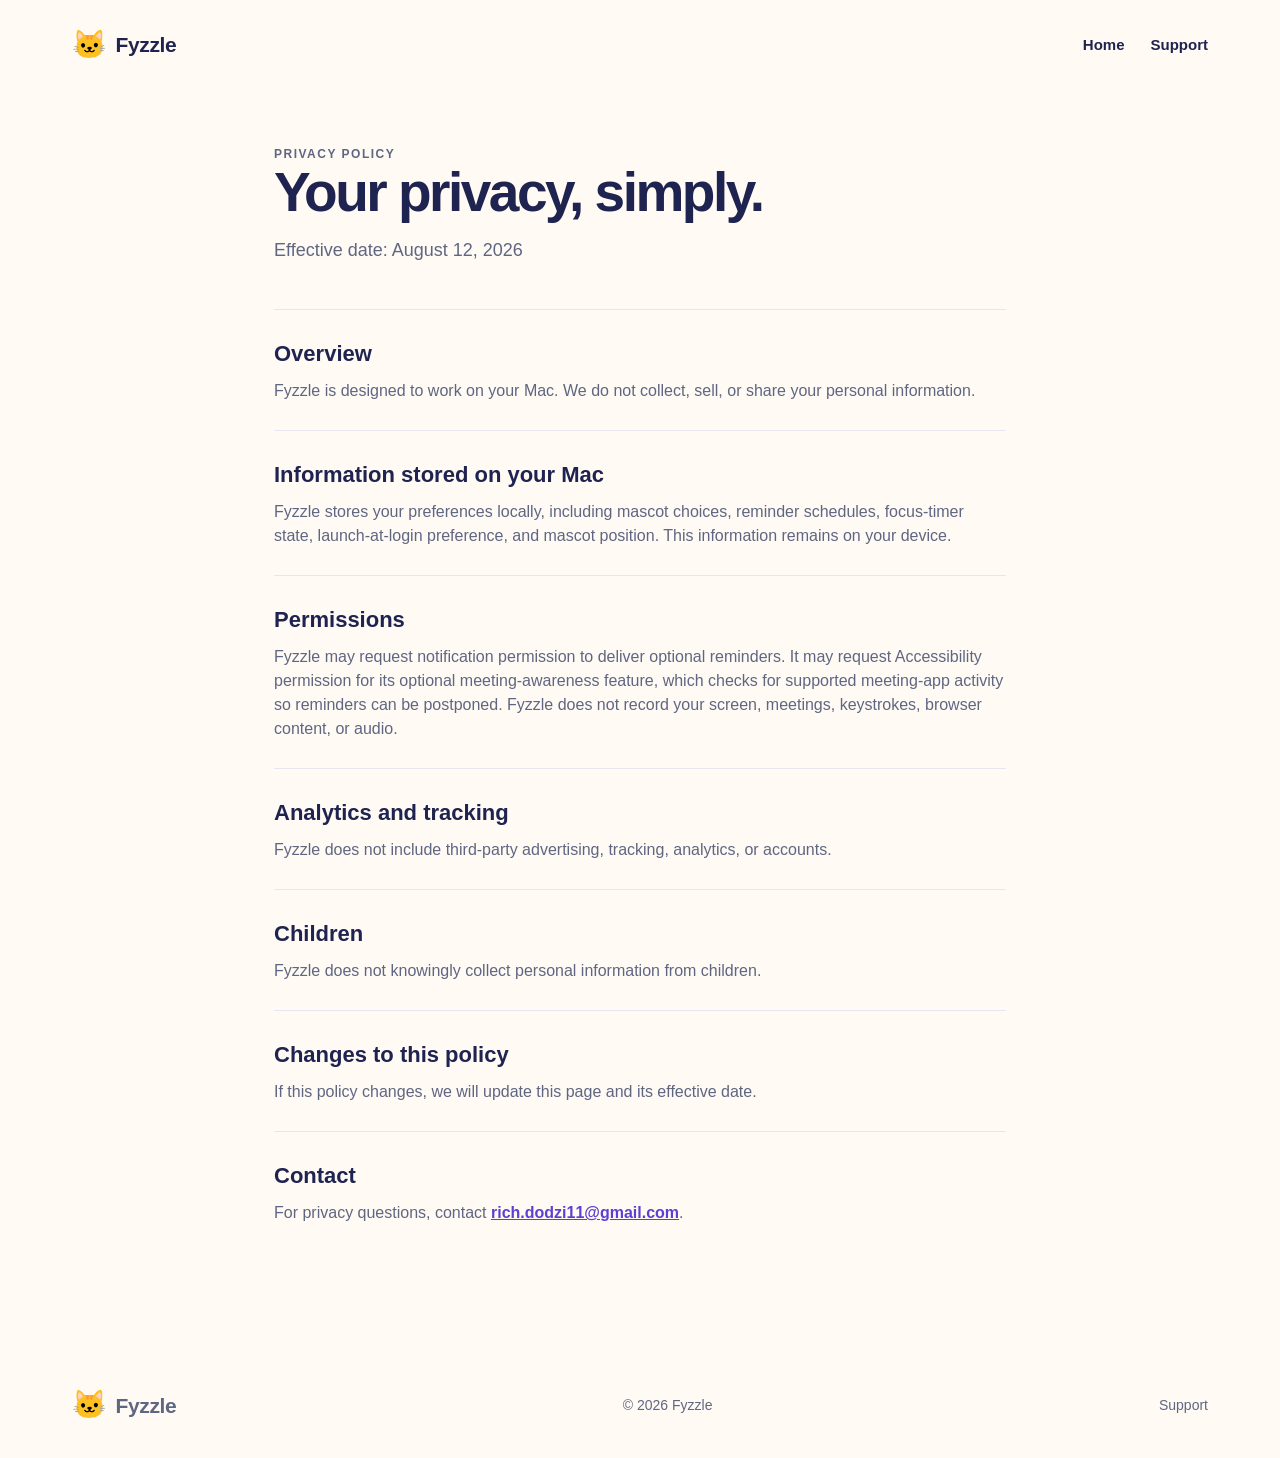
==== privacy/index.html @ 14cbb525 "Initial commit" ====
<!doctype html><html lang="en"><head><meta charset="utf-8"><meta name="viewport" content="width=device-width,initial-scale=1"><title>Fyzzle Privacy Policy</title><link rel="stylesheet" href="../styles.css"></head><body><header class="site-header"><a class="brand" href="../"><span class="brand-mark">🐱</span> Fyzzle</a><nav><a href="../">Home</a><a href="../support/">Support</a></nav></header><main class="legal"><p class="eyebrow">PRIVACY POLICY</p><h1>Your privacy, simply.</h1><p class="lead">Effective date: August 12, 2026</p><section><h2>Overview</h2><p>Fyzzle is designed to work on your Mac. We do not collect, sell, or share your personal information.</p></section><section><h2>Information stored on your Mac</h2><p>Fyzzle stores your preferences locally, including mascot choices, reminder schedules, focus-timer state, launch-at-login preference, and mascot position. This information remains on your device.</p></section><section><h2>Permissions</h2><p>Fyzzle may request notification permission to deliver optional reminders. It may request Accessibility permission for its optional meeting-awareness feature, which checks for supported meeting-app activity so reminders can be postponed. Fyzzle does not record your screen, meetings, keystrokes, browser content, or audio.</p></section><section><h2>Analytics and tracking</h2><p>Fyzzle does not include third-party advertising, tracking, analytics, or accounts.</p></section><section><h2>Children</h2><p>Fyzzle does not knowingly collect personal information from children.</p></section><section><h2>Changes to this policy</h2><p>If this policy changes, we will update this page and its effective date.</p></section><section><h2>Contact</h2><p>For privacy questions, contact <a class="text-link" href="mailto:rich.dodzi11@gmail.com">rich.dodzi11@gmail.com</a>.</p></section></main><footer><a class="brand" href="../"><span class="brand-mark">🐱</span> Fyzzle</a><span>© 2026 Fyzzle</span><span><a href="../support/">Support</a></span></footer></body></html>
---- styles.css ----
:root { --ink:#1e2350; --muted:#5f6682; --cream:#fffaf4; --orange:#ff8b2c; --purple:#5d3fd3; --blue:#2149c9; --line:#e8e5f2; }
* { box-sizing:border-box; } html { scroll-behavior:smooth; } body { margin:0; background:var(--cream); color:var(--ink); font-family:-apple-system,BlinkMacSystemFont,"Segoe UI",sans-serif; line-height:1.5; } a { color:inherit; text-decoration:none; }
.site-header { max-width:1200px; padding:24px 32px; margin:auto; display:flex; align-items:center; justify-content:space-between; }.brand { font-size:21px; font-weight:800; display:inline-flex; gap:9px; align-items:center; letter-spacing:-.4px; }.brand-mark { font-size:28px; }.site-header nav { display:flex; gap:26px; font-weight:650; font-size:15px; }.site-header nav a:hover,footer a:hover { color:var(--purple); }
.hero { overflow:hidden; position:relative; max-width:1200px; min-height:580px; margin:10px auto 100px; border-radius:32px; padding:90px 72px; color:white; background:radial-gradient(circle at 77% 30%,#94a4ff55 0 12%,transparent 29%),linear-gradient(135deg,#6b40dc,#1d48c9); }.hero:after { content:""; position:absolute; width:580px; height:580px; right:-110px; bottom:-170px; border:1px solid #ffffff33; border-radius:50%; }.hero-copy { position:relative; z-index:2; max-width:580px; }.eyebrow { letter-spacing:1.5px; font-size:12px; font-weight:800; margin:0 0 15px; }.hero h1,.intro h2,.showcase h2,.cta h2 { font-size:58px; line-height:1.04; letter-spacing:-2.8px; margin:0; }.lede { font-size:20px; line-height:1.55; max-width:510px; opacity:.9; margin:23px 0 30px; }.button { display:inline-flex; gap:16px; align-items:center; border-radius:999px; padding:14px 22px; background:var(--orange); color:#2e1603; font-weight:800; transition:transform .2s; }.button:hover { transform:translateY(-2px); }.fine-print { font-size:13px; opacity:.72; margin-top:12px; }
.hero-art { position:absolute; z-index:1; right:94px; bottom:10px; width:365px; height:440px; }.bubble { position:absolute; z-index:3; right:9px; top:52px; width:228px; padding:15px 17px; border-radius:20px 20px 4px 20px; font-size:15px; font-weight:700; color:var(--ink); background:white; box-shadow:0 17px 30px #23126033; }.cat { position:absolute; right:42px; bottom:36px; width:215px; height:250px; border-radius:48% 48% 42% 42%; background:linear-gradient(145deg,#ffb54d,#ff7925 75%); box-shadow:inset -12px -15px #db57231f,0 24px 36px #1d1b7629; }.ear { position:absolute; top:-52px; width:93px; height:118px; background:#ff9634; clip-path:polygon(50% 0,100% 100%,0 100%); }.ear.left { left:0; transform:rotate(-15deg); }.ear.right { right:0; transform:rotate(15deg); }.eye { position:absolute; top:87px; width:19px; height:40px; background:#26304c; border-radius:50%; }.eye.left { left:66px; }.eye.right { right:66px; }.muzzle { position:absolute; bottom:57px; left:75px; width:65px; height:42px; background:#fff1e5; border-radius:50%; }.mouth { position:absolute; bottom:70px; left:100px; width:17px; height:11px; border-radius:0 0 20px 20px; border-bottom:3px solid #d75852; }.body { position:absolute; z-index:-1; width:152px; height:130px; bottom:-70px; left:32px; border-radius:45% 45% 42% 42%; background:linear-gradient(#ff9d3a,#f06c29); }.tail { position:absolute; z-index:-2; width:105px; height:37px; bottom:-41px; left:-53px; border-radius:100% 0 0 100%; border:20px solid #f47c28; border-right:0; transform:rotate(-28deg); }.star { position:absolute; color:#ffeaa3; font-size:31px; }.star.one { top:40px; left:5px; }.star.two { top:185px; right:4px; font-size:19px; }
.intro { max-width:710px; margin:0 auto 55px; padding:0 24px; text-align:center; }.intro h2,.showcase h2,.cta h2 { font-size:43px; color:var(--ink); }.intro>p:last-child { color:var(--muted); font-size:18px; }.feature-grid { max-width:1100px; margin:0 auto 130px; padding:0 24px; display:grid; grid-template-columns:repeat(3,1fr); gap:20px; }.feature-grid article { background:white; padding:32px; border:1px solid var(--line); border-radius:24px; }.feature-icon { width:44px; height:44px; display:grid; place-items:center; border-radius:14px; color:var(--purple); background:#f1edff; font-size:25px; }.feature-grid h3 { font-size:20px; margin:24px 0 8px; }.feature-grid p,.showcase p { color:var(--muted); margin:0; }
.showcase { max-width:1200px; margin:0 auto 96px; padding:0 32px; display:grid; grid-template-columns:.8fr 1.2fr; align-items:center; gap:70px; }.showcase.alternate { grid-template-columns:1.2fr .8fr; }.showcase img { width:100%; border-radius:24px; box-shadow:0 30px 60px #2d2a5630; border:1px solid #dad9ec; }.showcase-copy .eyebrow,.intro .eyebrow,.cta .eyebrow { color:var(--purple); }.showcase-copy p:last-child { font-size:18px; margin-top:18px; }.cta { text-align:center; padding:100px 24px; background:#ebe6ff; }.cta h2 { margin-bottom:28px; }.button.disabled { background:#b7afdc; color:#514a75; cursor:default; }.button.disabled:hover { transform:none; }
footer { max-width:1200px; margin:auto; padding:32px; display:flex; align-items:center; justify-content:space-between; color:var(--muted); font-size:14px; }.legal { max-width:780px; margin:55px auto 100px; padding:0 24px; }.legal h1 { margin:0; font-size:55px; letter-spacing:-2.5px; line-height:1.06; }.legal .lead { color:var(--muted); font-size:18px; margin:16px 0 45px; }.legal section { border-top:1px solid var(--line); padding:27px 0; }.legal h2 { font-size:22px; margin:0 0 9px; }.legal p { color:var(--muted); margin:0; }.legal .text-link { color:var(--purple); font-weight:700; text-decoration:underline; }
@media (max-width:800px) { .site-header { padding:20px; }.site-header nav { gap:14px; font-size:14px; }.hero { margin:0 16px 70px; padding:60px 29px 360px; min-height:700px; }.hero h1 { font-size:46px; }.hero-art { right:50%; transform:translateX(50%); bottom:8px; }.feature-grid,.showcase,.showcase.alternate { grid-template-columns:1fr; }.showcase,.showcase.alternate { gap:30px; margin-bottom:70px; }.showcase.alternate img { order:2; }.showcase { padding:0 24px; }.intro h2,.showcase h2,.cta h2 { font-size:36px; } footer { flex-direction:column; gap:15px; text-align:center; } }
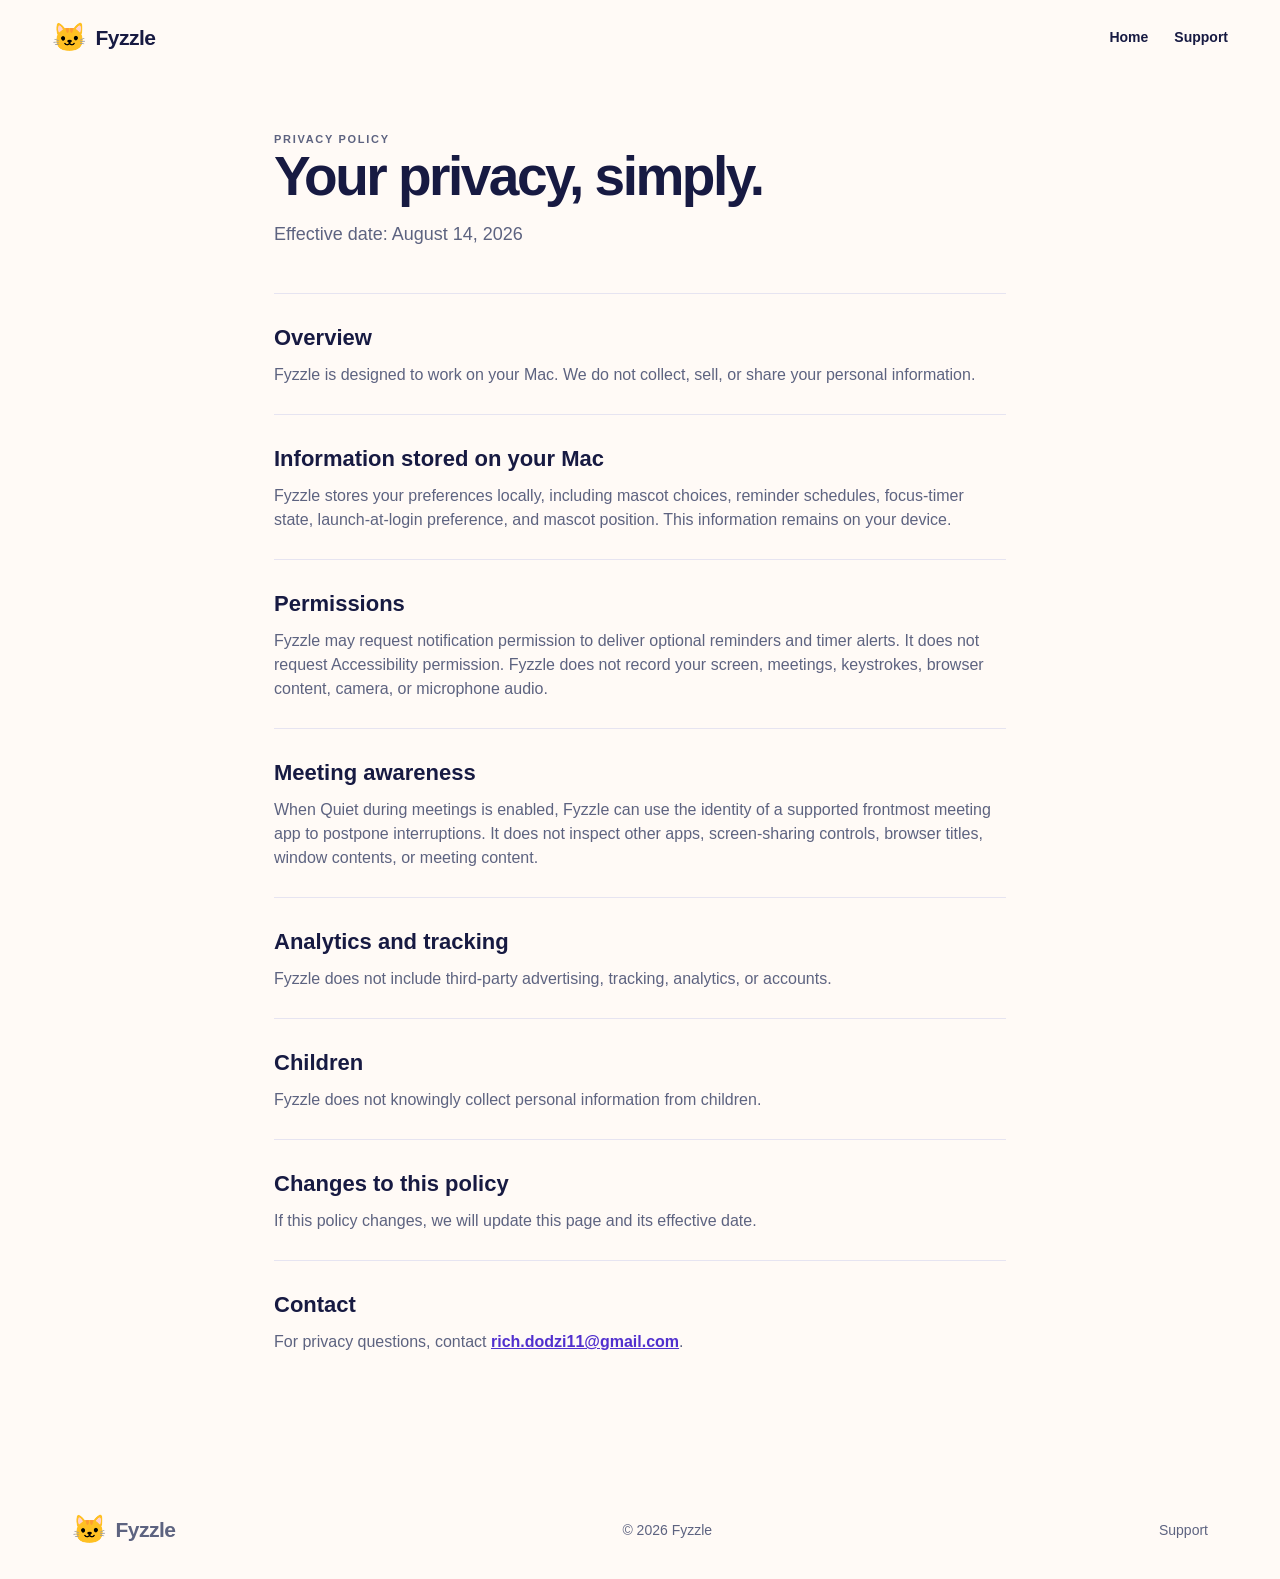
==== commit 6d17d0c4: "Updates website" ====
--- a/privacy/index.html
+++ b/privacy/index.html
@@ -1 +1 @@
-<!doctype html><html lang="en"><head><meta charset="utf-8"><meta name="viewport" content="width=device-width,initial-scale=1"><title>Fyzzle Privacy Policy</title><link rel="stylesheet" href="../styles.css"></head><body><header class="site-header"><a class="brand" href="../"><span class="brand-mark">🐱</span> Fyzzle</a><nav><a href="../">Home</a><a href="../support/">Support</a></nav></header><main class="legal"><p class="eyebrow">PRIVACY POLICY</p><h1>Your privacy, simply.</h1><p class="lead">Effective date: August 12, 2026</p><section><h2>Overview</h2><p>Fyzzle is designed to work on your Mac. We do not collect, sell, or share your personal information.</p></section><section><h2>Information stored on your Mac</h2><p>Fyzzle stores your preferences locally, including mascot choices, reminder schedules, focus-timer state, launch-at-login preference, and mascot position. This information remains on your device.</p></section><section><h2>Permissions</h2><p>Fyzzle may request notification permission to deliver optional reminders. It may request Accessibility permission for its optional meeting-awareness feature, which checks for supported meeting-app activity so reminders can be postponed. Fyzzle does not record your screen, meetings, keystrokes, browser content, or audio.</p></section><section><h2>Analytics and tracking</h2><p>Fyzzle does not include third-party advertising, tracking, analytics, or accounts.</p></section><section><h2>Children</h2><p>Fyzzle does not knowingly collect personal information from children.</p></section><section><h2>Changes to this policy</h2><p>If this policy changes, we will update this page and its effective date.</p></section><section><h2>Contact</h2><p>For privacy questions, contact <a class="text-link" href="mailto:rich.dodzi11@gmail.com">rich.dodzi11@gmail.com</a>.</p></section></main><footer><a class="brand" href="../"><span class="brand-mark">🐱</span> Fyzzle</a><span>© 2026 Fyzzle</span><span><a href="../support/">Support</a></span></footer></body></html>
+<!doctype html><html lang="en"><head><meta charset="utf-8"><meta name="viewport" content="width=device-width,initial-scale=1"><meta name="description" content="Fyzzle Privacy Policy"><title>Fyzzle Privacy Policy</title><link rel="stylesheet" href="../styles.css"></head><body><header class="site-header"><a class="brand" href="../"><span class="brand-mark">🐱</span> Fyzzle</a><nav><a href="../">Home</a><a href="../support/">Support</a></nav></header><main class="legal"><p class="eyebrow">PRIVACY POLICY</p><h1>Your privacy, simply.</h1><p class="lead">Effective date: August 14, 2026</p><section><h2>Overview</h2><p>Fyzzle is designed to work on your Mac. We do not collect, sell, or share your personal information.</p></section><section><h2>Information stored on your Mac</h2><p>Fyzzle stores your preferences locally, including mascot choices, reminder schedules, focus-timer state, launch-at-login preference, and mascot position. This information remains on your device.</p></section><section><h2>Permissions</h2><p>Fyzzle may request notification permission to deliver optional reminders and timer alerts. It does not request Accessibility permission. Fyzzle does not record your screen, meetings, keystrokes, browser content, camera, or microphone audio.</p></section><section><h2>Meeting awareness</h2><p>When Quiet during meetings is enabled, Fyzzle can use the identity of a supported frontmost meeting app to postpone interruptions. It does not inspect other apps, screen-sharing controls, browser titles, window contents, or meeting content.</p></section><section><h2>Analytics and tracking</h2><p>Fyzzle does not include third-party advertising, tracking, analytics, or accounts.</p></section><section><h2>Children</h2><p>Fyzzle does not knowingly collect personal information from children.</p></section><section><h2>Changes to this policy</h2><p>If this policy changes, we will update this page and its effective date.</p></section><section><h2>Contact</h2><p>For privacy questions, contact <a class="text-link" href="mailto:rich.dodzi11@gmail.com">rich.dodzi11@gmail.com</a>.</p></section></main><footer><a class="brand" href="../"><span class="brand-mark">🐱</span> Fyzzle</a><span>© 2026 Fyzzle</span><span><a href="../support/">Support</a></span></footer></body></html>
--- a/styles.css
+++ b/styles.css
@@ -1,9 +1 @@
-:root { --ink:#1e2350; --muted:#5f6682; --cream:#fffaf4; --orange:#ff8b2c; --purple:#5d3fd3; --blue:#2149c9; --line:#e8e5f2; }
-* { box-sizing:border-box; } html { scroll-behavior:smooth; } body { margin:0; background:var(--cream); color:var(--ink); font-family:-apple-system,BlinkMacSystemFont,"Segoe UI",sans-serif; line-height:1.5; } a { color:inherit; text-decoration:none; }
-.site-header { max-width:1200px; padding:24px 32px; margin:auto; display:flex; align-items:center; justify-content:space-between; }.brand { font-size:21px; font-weight:800; display:inline-flex; gap:9px; align-items:center; letter-spacing:-.4px; }.brand-mark { font-size:28px; }.site-header nav { display:flex; gap:26px; font-weight:650; font-size:15px; }.site-header nav a:hover,footer a:hover { color:var(--purple); }
-.hero { overflow:hidden; position:relative; max-width:1200px; min-height:580px; margin:10px auto 100px; border-radius:32px; padding:90px 72px; color:white; background:radial-gradient(circle at 77% 30%,#94a4ff55 0 12%,transparent 29%),linear-gradient(135deg,#6b40dc,#1d48c9); }.hero:after { content:""; position:absolute; width:580px; height:580px; right:-110px; bottom:-170px; border:1px solid #ffffff33; border-radius:50%; }.hero-copy { position:relative; z-index:2; max-width:580px; }.eyebrow { letter-spacing:1.5px; font-size:12px; font-weight:800; margin:0 0 15px; }.hero h1,.intro h2,.showcase h2,.cta h2 { font-size:58px; line-height:1.04; letter-spacing:-2.8px; margin:0; }.lede { font-size:20px; line-height:1.55; max-width:510px; opacity:.9; margin:23px 0 30px; }.button { display:inline-flex; gap:16px; align-items:center; border-radius:999px; padding:14px 22px; background:var(--orange); color:#2e1603; font-weight:800; transition:transform .2s; }.button:hover { transform:translateY(-2px); }.fine-print { font-size:13px; opacity:.72; margin-top:12px; }
-.hero-art { position:absolute; z-index:1; right:94px; bottom:10px; width:365px; height:440px; }.bubble { position:absolute; z-index:3; right:9px; top:52px; width:228px; padding:15px 17px; border-radius:20px 20px 4px 20px; font-size:15px; font-weight:700; color:var(--ink); background:white; box-shadow:0 17px 30px #23126033; }.cat { position:absolute; right:42px; bottom:36px; width:215px; height:250px; border-radius:48% 48% 42% 42%; background:linear-gradient(145deg,#ffb54d,#ff7925 75%); box-shadow:inset -12px -15px #db57231f,0 24px 36px #1d1b7629; }.ear { position:absolute; top:-52px; width:93px; height:118px; background:#ff9634; clip-path:polygon(50% 0,100% 100%,0 100%); }.ear.left { left:0; transform:rotate(-15deg); }.ear.right { right:0; transform:rotate(15deg); }.eye { position:absolute; top:87px; width:19px; height:40px; background:#26304c; border-radius:50%; }.eye.left { left:66px; }.eye.right { right:66px; }.muzzle { position:absolute; bottom:57px; left:75px; width:65px; height:42px; background:#fff1e5; border-radius:50%; }.mouth { position:absolute; bottom:70px; left:100px; width:17px; height:11px; border-radius:0 0 20px 20px; border-bottom:3px solid #d75852; }.body { position:absolute; z-index:-1; width:152px; height:130px; bottom:-70px; left:32px; border-radius:45% 45% 42% 42%; background:linear-gradient(#ff9d3a,#f06c29); }.tail { position:absolute; z-index:-2; width:105px; height:37px; bottom:-41px; left:-53px; border-radius:100% 0 0 100%; border:20px solid #f47c28; border-right:0; transform:rotate(-28deg); }.star { position:absolute; color:#ffeaa3; font-size:31px; }.star.one { top:40px; left:5px; }.star.two { top:185px; right:4px; font-size:19px; }
-.intro { max-width:710px; margin:0 auto 55px; padding:0 24px; text-align:center; }.intro h2,.showcase h2,.cta h2 { font-size:43px; color:var(--ink); }.intro>p:last-child { color:var(--muted); font-size:18px; }.feature-grid { max-width:1100px; margin:0 auto 130px; padding:0 24px; display:grid; grid-template-columns:repeat(3,1fr); gap:20px; }.feature-grid article { background:white; padding:32px; border:1px solid var(--line); border-radius:24px; }.feature-icon { width:44px; height:44px; display:grid; place-items:center; border-radius:14px; color:var(--purple); background:#f1edff; font-size:25px; }.feature-grid h3 { font-size:20px; margin:24px 0 8px; }.feature-grid p,.showcase p { color:var(--muted); margin:0; }
-.showcase { max-width:1200px; margin:0 auto 96px; padding:0 32px; display:grid; grid-template-columns:.8fr 1.2fr; align-items:center; gap:70px; }.showcase.alternate { grid-template-columns:1.2fr .8fr; }.showcase img { width:100%; border-radius:24px; box-shadow:0 30px 60px #2d2a5630; border:1px solid #dad9ec; }.showcase-copy .eyebrow,.intro .eyebrow,.cta .eyebrow { color:var(--purple); }.showcase-copy p:last-child { font-size:18px; margin-top:18px; }.cta { text-align:center; padding:100px 24px; background:#ebe6ff; }.cta h2 { margin-bottom:28px; }.button.disabled { background:#b7afdc; color:#514a75; cursor:default; }.button.disabled:hover { transform:none; }
-footer { max-width:1200px; margin:auto; padding:32px; display:flex; align-items:center; justify-content:space-between; color:var(--muted); font-size:14px; }.legal { max-width:780px; margin:55px auto 100px; padding:0 24px; }.legal h1 { margin:0; font-size:55px; letter-spacing:-2.5px; line-height:1.06; }.legal .lead { color:var(--muted); font-size:18px; margin:16px 0 45px; }.legal section { border-top:1px solid var(--line); padding:27px 0; }.legal h2 { font-size:22px; margin:0 0 9px; }.legal p { color:var(--muted); margin:0; }.legal .text-link { color:var(--purple); font-weight:700; text-decoration:underline; }
-@media (max-width:800px) { .site-header { padding:20px; }.site-header nav { gap:14px; font-size:14px; }.hero { margin:0 16px 70px; padding:60px 29px 360px; min-height:700px; }.hero h1 { font-size:46px; }.hero-art { right:50%; transform:translateX(50%); bottom:8px; }.feature-grid,.showcase,.showcase.alternate { grid-template-columns:1fr; }.showcase,.showcase.alternate { gap:30px; margin-bottom:70px; }.showcase.alternate img { order:2; }.showcase { padding:0 24px; }.intro h2,.showcase h2,.cta h2 { font-size:36px; } footer { flex-direction:column; gap:15px; text-align:center; } }
+:root{--ink:#171a42;--muted:#5d6380;--cream:#fffaf6;--paper:#fff;--orange:#ff8b2c;--purple:#5130ce;--deep:#211a79;--blue:#1146bd;--line:#e6e4f1}*{box-sizing:border-box}html{scroll-behavior:smooth}body{margin:0;background:var(--cream);color:var(--ink);font-family:-apple-system,BlinkMacSystemFont,"Segoe UI",sans-serif;line-height:1.5}a{color:inherit;text-decoration:none}.site-header{max-width:1240px;padding:22px 32px;margin:auto;display:flex;align-items:center;justify-content:space-between}.brand{font-size:21px;font-weight:800;display:inline-flex;gap:9px;align-items:center;letter-spacing:-.5px}.brand-mark{font-size:28px;line-height:1}.site-header nav{display:flex;gap:26px;align-items:center;font-size:14px;font-weight:700}.site-header nav>a:not(.nav-cta):hover,footer a:hover{color:var(--purple)}.nav-cta{padding:9px 14px;background:var(--ink);color:#fff;border-radius:999px}.hero{max-width:1200px;min-height:640px;overflow:hidden;position:relative;margin:8px auto 0;border-radius:32px;padding:96px 72px;color:#fff;background:radial-gradient(circle at 88% 16%,#a9b8ff50 0 9%,transparent 28%),radial-gradient(circle at 16% 96%,#a877ff40 0 15%,transparent 35%),linear-gradient(135deg,#6038d6,#1648c4)}.hero:after{content:"";position:absolute;width:620px;height:620px;right:-190px;bottom:-270px;border:1px solid #ffffff2e;border-radius:50%}.hero-copy{position:relative;z-index:2;max-width:560px}.eyebrow{letter-spacing:1.7px;font-size:11px;font-weight:850;margin:0 0 15px;color:var(--purple)}.eyebrow.light{color:#ffffffb8}.hero h1,.intro h2,.showcase h2,.reset-copy h2,.privacy-section h2,.cta h2{font-size:58px;line-height:1.03;letter-spacing:-3px;margin:0}.lede{font-size:19px;line-height:1.55;max-width:520px;opacity:.92;margin:25px 0 31px}.button{display:inline-flex;gap:12px;align-items:center;border-radius:999px;padding:15px 21px;background:var(--orange);color:#281200;font-weight:800;box-shadow:0 12px 28px #24176832;transition:transform .2s,box-shadow .2s}.button:hover{transform:translateY(-2px);box-shadow:0 16px 35px #24176843}.apple{font-size:13px}.fine-print{font-size:13px;opacity:.78;margin:13px 0 0}.hero-visual{position:absolute;z-index:1;right:-110px;bottom:-7px;width:640px;filter:drop-shadow(0 30px 32px #16086b4d)}.hero-visual img{display:block;width:100%;border:1px solid #ffffff36;border-radius:24px 0 0 0}.hero-glow{position:absolute;width:420px;height:420px;right:100px;bottom:80px;background:#a98cff55;filter:blur(80px);border-radius:50%}.floating-note{position:absolute;left:55px;bottom:45px;display:flex;gap:8px;align-items:center;padding:10px 14px;border:1px solid #fff6;background:#25177ad9;border-radius:999px;font-weight:700;font-size:13px;box-shadow:0 12px 22px #12106a50}.floating-note span:first-child{color:#ffca53}.trust-bar{max-width:1020px;margin:0 auto;padding:31px 25px 110px;display:flex;justify-content:space-between;gap:18px;color:var(--muted);font-size:14px;font-weight:700}.trust-bar p{margin:0;display:flex;align-items:center;gap:8px}.trust-bar span{color:var(--orange)}.intro{max-width:740px;margin:0 auto 54px;padding:0 24px;text-align:center}.intro h2,.showcase h2,.privacy-section h2{font-size:43px;color:var(--ink);letter-spacing:-2.2px}.intro>p:last-child{color:var(--muted);font-size:18px;margin:17px 0 0}.feature-grid{max-width:1100px;margin:0 auto 138px;padding:0 24px;display:grid;grid-template-columns:repeat(3,1fr);gap:20px}.feature-grid article{background:var(--paper);padding:33px;border:1px solid var(--line);border-radius:24px;box-shadow:0 12px 30px #24215a08}.feature-icon{width:45px;height:45px;display:grid;place-items:center;border-radius:14px;color:var(--purple);background:#f0ecff;font-size:25px}.feature-grid h3{font-size:20px;margin:23px 0 8px}.feature-grid p,.showcase p{color:var(--muted);margin:0}.showcase{max-width:1200px;margin:0 auto 118px;padding:0 32px;display:grid;grid-template-columns:.83fr 1.17fr;align-items:center;gap:76px}.showcase.alternate{grid-template-columns:1.17fr .83fr}.showcase figure,.reset-screen{margin:0}.showcase img,.reset-screen img{display:block;width:100%;border-radius:24px;box-shadow:0 28px 55px #211d6330;border:1px solid #dad9ec}.showcase figcaption,.reset-screen figcaption{padding-top:12px;color:var(--muted);font-size:13px;font-weight:700;text-align:center}.showcase-copy p:last-of-type{font-size:17px;margin-top:17px}.showcase ul{list-style:none;padding:0;margin:24px 0 0;display:grid;gap:11px;font-size:14px;font-weight:700}.showcase li:before{content:"✓";display:inline-grid;place-items:center;width:19px;height:19px;margin-right:9px;border-radius:50%;background:#eeeaff;color:var(--purple);font-size:12px}.reset-section{overflow:hidden;margin:0 0 120px;padding:110px max(32px,calc((100vw - 1136px)/2));color:#fff;background:radial-gradient(circle at 82% 48%,#7a73ff65,transparent 26%),linear-gradient(135deg,#201875,#1747bc)}.reset-copy{max-width:600px;text-align:center;margin:0 auto 47px}.reset-copy h2{font-size:47px}.reset-copy p:last-child{font-size:18px;opacity:.82;margin:17px 0 0}.reset-cards{display:grid;grid-template-columns:repeat(3,1fr);gap:16px;margin-bottom:42px}.reset-cards article{padding:25px;background:#ffffff13;border:1px solid #ffffff26;border-radius:20px;backdrop-filter:blur(7px)}.reset-cards h3{font-size:19px;margin:17px 0 6px}.reset-cards p{margin:0;color:#ffffffbd;font-size:14px}.mode-icon{display:grid;place-items:center;width:42px;height:42px;border-radius:13px;background:#fff;color:var(--purple);font-size:24px}.mode-icon.sun{color:#ed7920}.mode-icon.target{color:#16bfb1}.reset-shots{display:grid;grid-template-columns:1.2fr .8fr;gap:18px;align-items:center;max-width:1080px;margin:auto}.reset-screen{margin:0}.sleep-screen img{border-radius:20px}.personalize-showcase{margin-bottom:122px}.character-list{display:flex;flex-wrap:wrap;gap:8px;margin-top:25px}.character-list span{padding:7px 12px;border-radius:999px;background:#f0edff;color:var(--purple);font-size:13px;font-weight:800}.privacy-section{max-width:1100px;margin:0 auto 112px;padding:55px 58px;display:grid;grid-template-columns:1fr 1.1fr;gap:70px;border-radius:28px;background:#fff0e3}.privacy-section p:last-of-type{margin:2px 0 18px;color:var(--muted);font-size:17px}.text-link{color:var(--purple);font-weight:800}.cta{text-align:center;padding:112px 24px;color:#fff;background:radial-gradient(circle at 70% 0,#a38dff63,transparent 29%),linear-gradient(130deg,#5d37d1,#1648bd)}.cta h2{font-size:48px}.cta>p:not(.eyebrow){margin:17px auto 27px;max-width:500px;color:#ffffffc7;font-size:18px}.button-light{background:#fff;color:var(--deep);box-shadow:none}footer{max-width:1200px;margin:auto;padding:33px 32px;display:flex;align-items:center;justify-content:space-between;color:var(--muted);font-size:14px}.legal{max-width:780px;margin:55px auto 100px;padding:0 24px}.legal h1{margin:0;font-size:55px;letter-spacing:-2.5px;line-height:1.06}.legal .lead{color:var(--muted);font-size:18px;margin:16px 0 45px}.legal section{border-top:1px solid var(--line);padding:27px 0}.legal h2{font-size:22px;margin:0 0 9px}.legal p{color:var(--muted);margin:0}.legal .text-link{text-decoration:underline}@media(max-width:900px){.hero{margin:0 16px;padding:62px 34px 388px;min-height:735px}.hero h1{font-size:50px}.hero-visual{right:50%;transform:translateX(50%);width:580px}.trust-bar{padding:28px 28px 80px;flex-wrap:wrap;justify-content:center}.feature-grid,.reset-cards,.reset-shots{grid-template-columns:1fr}.showcase,.showcase.alternate,.privacy-section{grid-template-columns:1fr;gap:35px}.showcase.alternate figure{order:2}.showcase{padding:0 24px;margin-bottom:80px}.showcase h2,.intro h2,.privacy-section h2{font-size:38px}.privacy-section{margin:0 24px 80px;padding:38px}.reset-section{padding:80px 24px;margin-bottom:80px}}@media(max-width:620px){.site-header{padding:18px 20px}.site-header nav a:not(.nav-cta){display:none}.hero{padding:55px 25px 350px;min-height:660px}.hero h1{font-size:42px;letter-spacing:-2.5px}.lede{font-size:17px}.hero-visual{width:510px;bottom:7px}.floating-note{left:38px;bottom:28px}.trust-bar{display:grid;grid-template-columns:1fr 1fr;padding-bottom:66px;font-size:13px}.feature-grid{margin-bottom:78px}.feature-grid article{padding:27px}.reset-copy h2,.cta h2{font-size:39px}.reset-section{padding:70px 22px}.privacy-section{padding:32px 27px}.site-header nav{gap:0}footer{flex-direction:column;gap:15px;text-align:center}}
